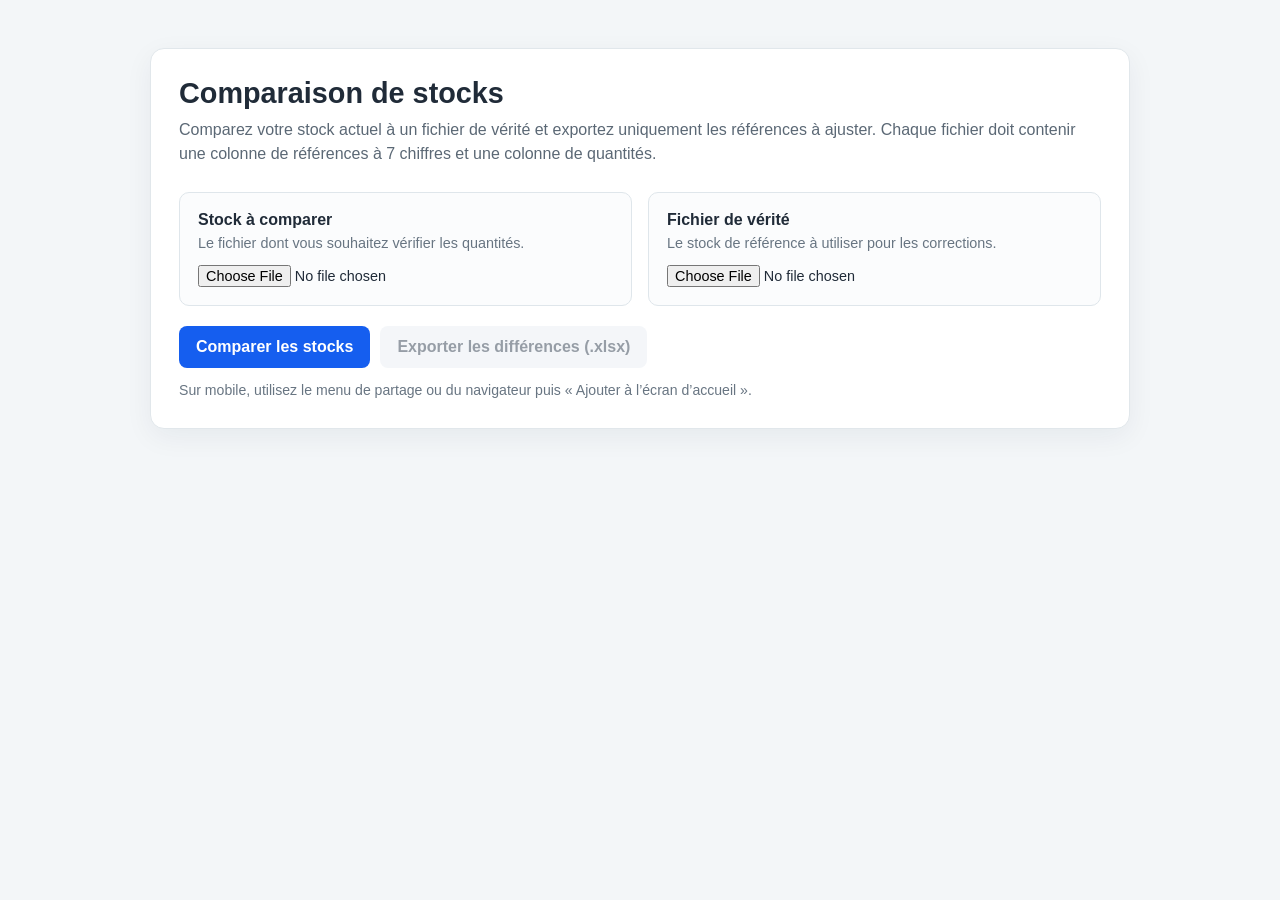
==== index.html @ 81ed8c08 "Add files via upload" ====
<!doctype html>
<html lang="fr">
<head>
  <meta charset="utf-8">
  <meta name="viewport" content="width=device-width, initial-scale=1">
  <meta name="theme-color" content="#155eef">
  <title>Comparaison de stocks</title>
  <link rel="manifest" href="manifest.webmanifest">
  <link rel="icon" href="icon.svg" type="image/svg+xml">
  <link rel="apple-touch-icon" href="apple-touch-icon.png">
  <link rel="stylesheet" href="style.css">
  <script defer src="xlsx.full.min.js"></script>
  <script defer src="app.js"></script>
</head>
<body>
  <main>
    <section class="card" aria-labelledby="title">
      <h1 id="title">Comparaison de stocks</h1>
      <p class="intro">
        Comparez votre stock actuel à un fichier de vérité et exportez uniquement les références à ajuster.
        Chaque fichier doit contenir une colonne de références à 7 chiffres et une colonne de quantités.
      </p>

      <div class="files">
        <div class="file-box">
          <label for="comparisonFile">Stock à comparer</label>
          <p class="hint">Le fichier dont vous souhaitez vérifier les quantités.</p>
          <input id="comparisonFile" type="file" accept=".xlsx,.xls,.csv">
        </div>
        <div class="file-box">
          <label for="truthFile">Fichier de vérité</label>
          <p class="hint">Le stock de référence à utiliser pour les corrections.</p>
          <input id="truthFile" type="file" accept=".xlsx,.xls,.csv">
        </div>
      </div>

      <div class="actions">
        <button id="compareButton" type="button">Comparer les stocks</button>
        <button id="exportButton" class="secondary" type="button" disabled>Exporter les différences (.xlsx)</button>
        <button id="installButton" class="secondary" type="button" hidden>Installer l’application</button>
      </div>

      <p class="install-hint">Sur mobile, utilisez le menu de partage ou du navigateur puis « Ajouter à l’écran d’accueil ».</p>
      <div id="message" role="status" aria-live="polite"></div>
      <section id="results" class="results" aria-labelledby="resultsTitle" hidden>
        <p id="resultsTitle" class="summary"></p>
        <div class="table-wrap">
          <table>
            <thead>
              <tr>
                <th>Référence</th>
                <th>Stock à comparer</th>
                <th>Stock vérité</th>
                <th>Écart (comparé - vérité)</th>
                <th>Ajustement recommandé</th>
                <th>État</th>
              </tr>
            </thead>
            <tbody id="resultsBody"></tbody>
          </table>
        </div>
      </section>
    </section>
  </main>
</body>
</html>
---- style.css ----
:root {
  color-scheme: light;
  font-family: "Segoe UI", Arial, sans-serif;
  color: #202b38;
  background: #f3f6f8;
  font-synthesis: none;
}

* { box-sizing: border-box; }

body { margin: 0; min-width: 320px; }

main {
  width: min(100% - 32px, 980px);
  margin: 48px auto;
}

.card {
  padding: 28px;
  border: 1px solid #e1e7eb;
  border-radius: 14px;
  background: #fff;
  box-shadow: 0 8px 28px rgb(22 42 60 / 6%);
}

h1 { margin: 0; font-size: 1.8rem; }
.intro { margin: 8px 0 26px; color: #5b6875; line-height: 1.5; }

.files {
  display: grid;
  grid-template-columns: repeat(2, minmax(0, 1fr));
  gap: 16px;
}

.file-box {
  padding: 18px;
  border: 1px solid #dfe6eb;
  border-radius: 10px;
  background: #fbfcfd;
}

label { display: block; font-weight: 650; }
.hint { margin: 6px 0 14px; color: #687582; font-size: .9rem; }
input[type="file"] { width: 100%; font-size: .9rem; }

.actions { display: flex; flex-wrap: wrap; gap: 10px; margin-top: 20px; }
button[hidden] { display: none; }
.install-hint { margin: 12px 0 0; color: #687582; font-size: .88rem; line-height: 1.45; }

button {
  min-height: 42px;
  padding: 0 17px;
  border: 0;
  border-radius: 8px;
  background: #155eef;
  color: white;
  font: inherit;
  font-weight: 650;
  cursor: pointer;
}

button.secondary { background: #e9eef4; color: #263547; }
button:disabled { opacity: .48; cursor: not-allowed; }
button:focus-visible, input:focus-visible { outline: 3px solid #99baff; outline-offset: 2px; }

#message {
  display: none;
  margin-top: 18px;
  padding: 12px 14px;
  border-radius: 8px;
  line-height: 1.45;
}

#message.error { display: block; background: #fff0ef; color: #a4261a; }
#message.success { display: block; background: #eaf7ef; color: #17663a; }

.results { margin-top: 26px; }
.results[hidden] { display: none; }
.summary { margin: 0 0 12px; color: #465463; }
.table-wrap { overflow-x: auto; border: 1px solid #e1e7eb; border-radius: 9px; }
table { width: 100%; border-collapse: collapse; white-space: nowrap; }
th, td { padding: 11px 13px; border-bottom: 1px solid #e8edf0; text-align: left; }
th { background: #f7f9fa; color: #4a5967; font-size: .88rem; }
tbody tr:last-child td { border-bottom: 0; }
td.number { text-align: right; font-variant-numeric: tabular-nums; }
.empty { color: #526170; padding: 18px; text-align: center; }

@media (max-width: 640px) {
  main { margin: 20px auto; }
  .card { padding: 20px; }
  .files { grid-template-columns: 1fr; }
  h1 { font-size: 1.5rem; }
}
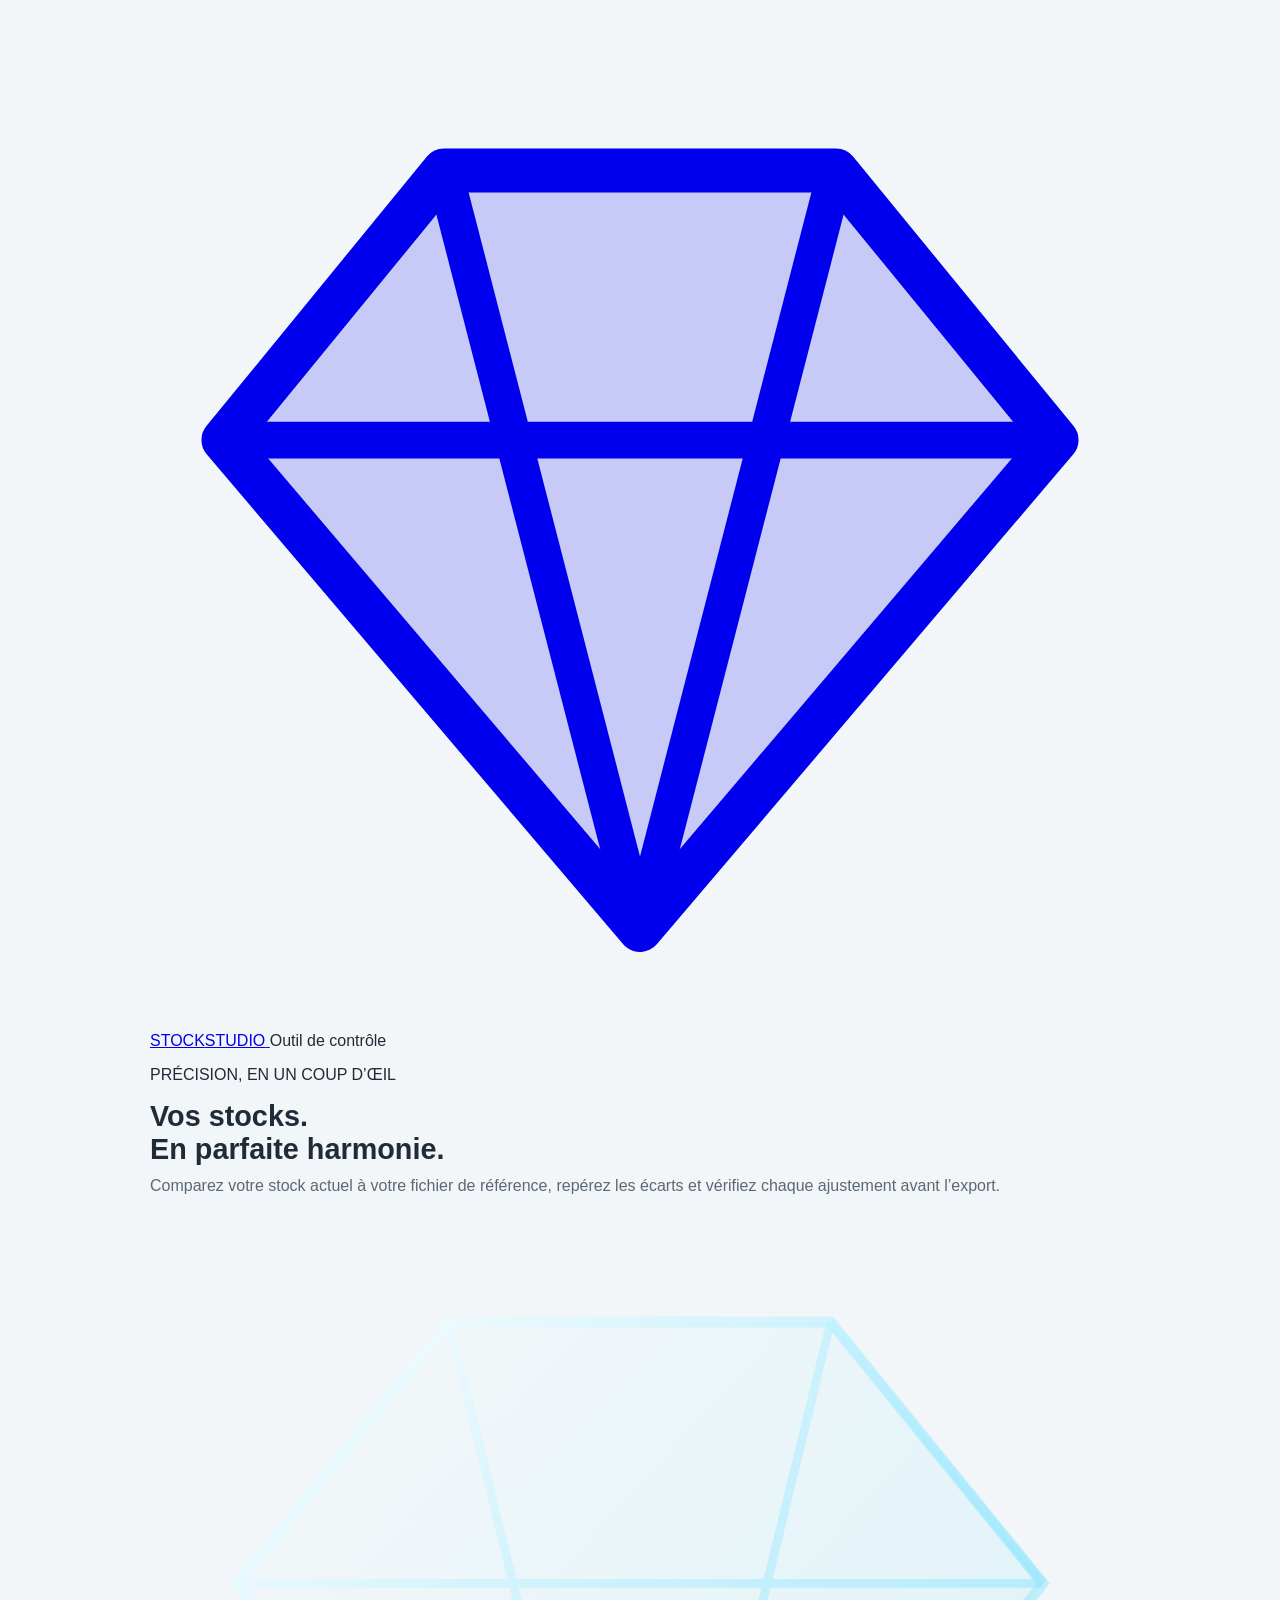
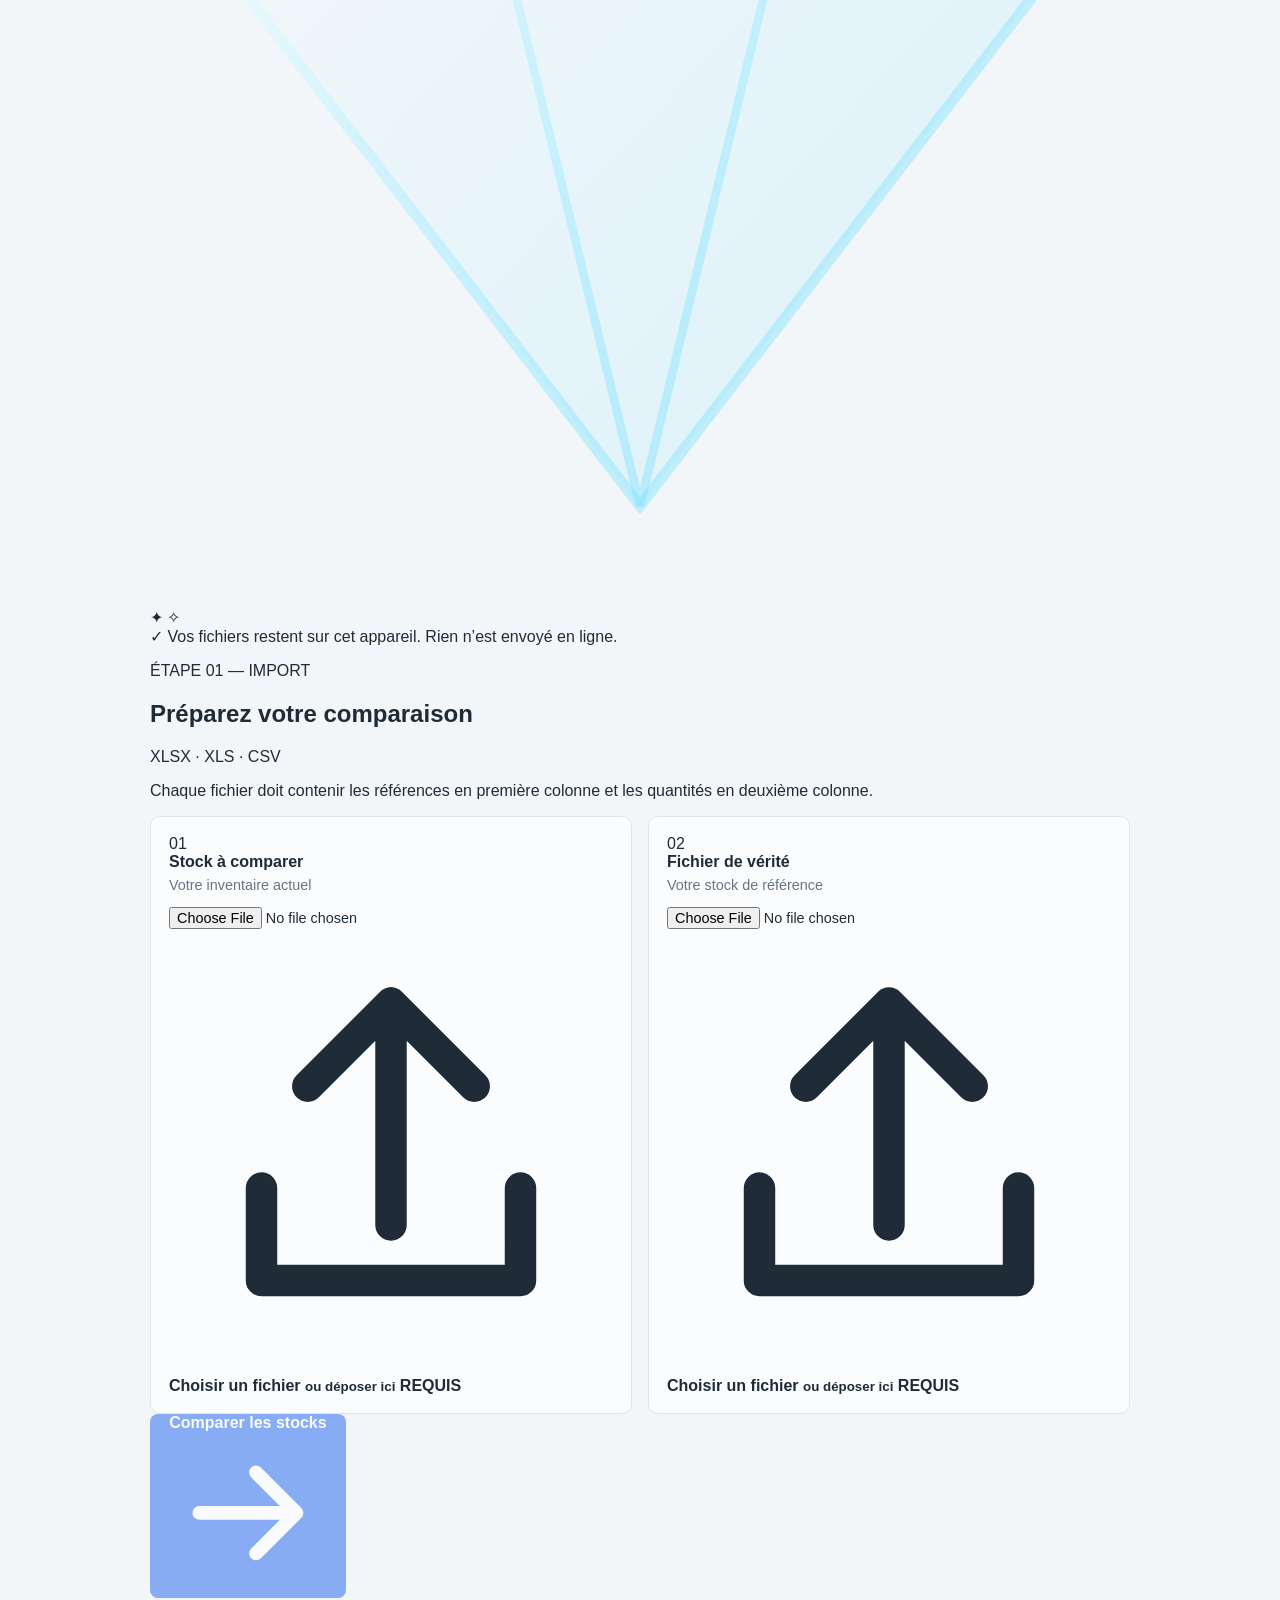
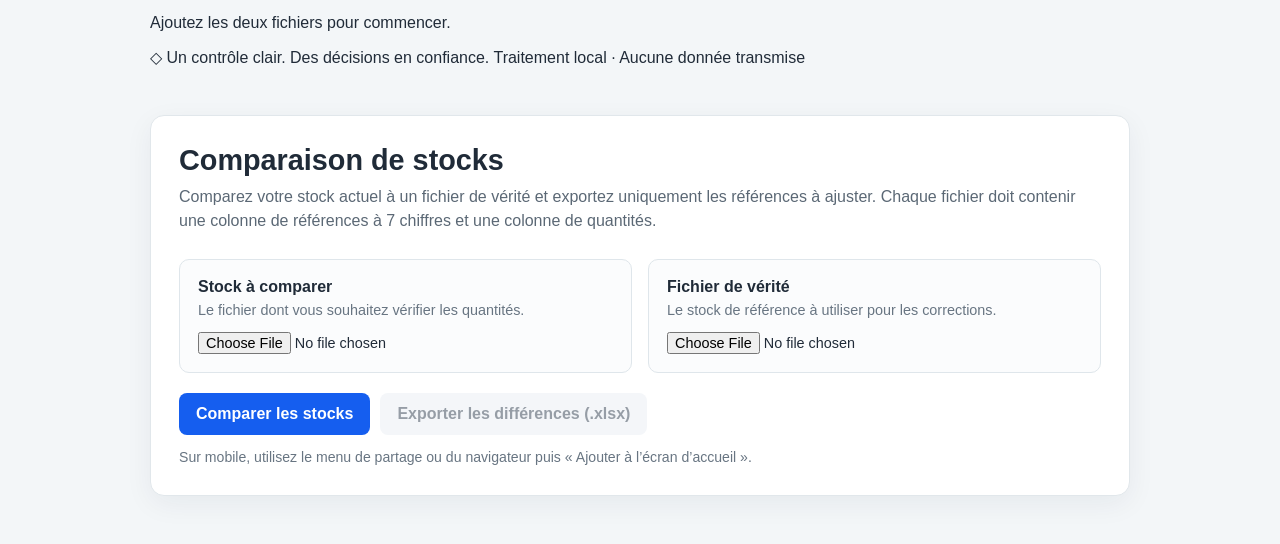
==== commit fe92a24c: "Redesign stock comparison interface Refresh the stock comparison page layout and branded preview wor" ====
--- a/index.html
+++ b/index.html
@@ -1,3 +1,198 @@
+<!doctype html>
+<html lang="fr">
+<head>
+  <meta charset="utf-8">
+  <meta name="viewport" content="width=device-width, initial-scale=1">
+  <meta name="theme-color" content="#101a35">
+  <title>Comparaison de stocks</title>
+  <link rel="manifest" href="manifest.webmanifest">
+  <link rel="icon" href="icon.svg" type="image/svg+xml">
+  <link rel="apple-touch-icon" href="apple-touch-icon.png">
+  <link rel="stylesheet" href="style.css">
+  <script defer src="xlsx.full.min.js"></script>
+  <script defer src="app.js"></script>
+</head>
+<body>
+  <main>
+    <header class="topbar">
+      <a class="brand" href="./" aria-label="Comparaison de stocks, accueil">
+        <span class="brand-mark" aria-hidden="true">
+          <svg viewBox="0 0 40 40" fill="none">
+            <path d="M12 5h16l9 11-17 20L3 16 12 5Z" fill="currentColor" opacity=".18"/>
+            <path d="M12 5h16l9 11-17 20L3 16 12 5Z" stroke="currentColor" stroke-width="1.8" stroke-linejoin="round"/>
+            <path d="m3 16 34 0M12 5l8 31 8-31M12 5l-9 11m25-11 9 11" stroke="currentColor" stroke-width="1.5" stroke-linejoin="round"/>
+          </svg>
+        </span>
+        <span class="brand-name">STOCK<span>STUDIO</span></span>
+      </a>
+      <span class="topbar-tag"><span class="online-dot"></span> Outil de contrôle</span>
+    </header>
+
+
+    <section class="hero" aria-labelledby="title">
+      <div class="hero-copy">
+        <p class="eyebrow"><span class="eyebrow-line"></span> PRÉCISION, EN UN COUP D’ŒIL</p>
+        <h1 id="title">Vos stocks.<br><span>En parfaite harmonie.</span></h1>
+        <p class="intro">
+          Comparez votre stock actuel à votre fichier de référence, repérez les écarts et vérifiez chaque ajustement avant l’export.
+        </p>
+      </div>
+      <div class="hero-art" aria-hidden="true">
+        <span class="orb orb-one"></span>
+        <span class="orb orb-two"></span>
+        <svg class="hero-crystal" viewBox="0 0 180 180" fill="none">
+          <path d="M55 18h70l39 48-74 96L16 66l39-48Z" fill="url(#crystal-fill)" fill-opacity=".16" stroke="url(#crystal-stroke)" stroke-width="2"/>
+          <path d="M16 66h148M55 18l35 144 35-144M55 18 16 66m109-48 39 48" stroke="url(#crystal-stroke)" stroke-width="1.6"/>
+          <defs>
+            <linearGradient id="crystal-fill" x1="20" y1="20" x2="165" y2="155" gradientUnits="userSpaceOnUse"><stop stop-color="#fff"/><stop offset="1" stop-color="#54dcff"/></linearGradient>
+            <linearGradient id="crystal-stroke" x1="24" y1="18" x2="159" y2="150" gradientUnits="userSpaceOnUse"><stop stop-color="#fff" stop-opacity=".85"/><stop offset="1" stop-color="#52d8ff" stop-opacity=".28"/></linearGradient>
+          </defs>
+        </svg>
+        <span class="sparkle sparkle-one">✦</span>
+        <span class="sparkle sparkle-two">✧</span>
+      </div>
+      <div class="hero-foot">
+        <span class="hero-foot-icon" aria-hidden="true">✓</span>
+        <span>Vos fichiers restent sur cet appareil.</span>
+        <span class="hero-foot-divider"></span>
+        <span>Rien n’est envoyé en ligne.</span>
+      </div>
+    </section>
+
+
+    <section class="workspace" aria-labelledby="uploadTitle">
+      <div class="section-heading">
+        <div>
+          <p class="section-kicker">ÉTAPE 01 <span>—</span> IMPORT</p>
+          <h2 id="uploadTitle">Préparez votre comparaison</h2>
+        </div>
+        <span class="file-format">XLSX <i>·</i> XLS <i>·</i> CSV</span>
+      </div>
+      <p class="section-description">Chaque fichier doit contenir les références en première colonne et les quantités en deuxième colonne.</p>
+
+
+      <div class="files">
+        <div class="file-box" data-file-box>
+          <div class="file-heading">
+            <span class="step-number">01</span>
+            <div>
+              <label for="comparisonFile">Stock à comparer</label>
+              <p class="hint">Votre inventaire actuel</p>
+            </div>
+          </div>
+          <label class="file-drop" for="comparisonFile">
+            <input id="comparisonFile" type="file" accept=".xlsx,.xls,.csv">
+            <span class="upload-icon" aria-hidden="true">
+              <svg viewBox="0 0 24 24" fill="none"><path d="M12 16V4m0 0L7.5 8.5M12 4l4.5 4.5M5 14v5h14v-5" stroke="currentColor" stroke-width="1.7" stroke-linecap="round" stroke-linejoin="round"/></svg>
+            </span>
+            <span class="file-copy">
+              <strong class="file-name" data-empty-label>Choisir un fichier</strong>
+              <small class="file-detail">ou déposer ici</small>
+            </span>
+            <span class="file-state" aria-hidden="true">REQUIS</span>
+          </label>
+        </div>
+
+
+        <div class="file-box" data-file-box>
+          <div class="file-heading">
+            <span class="step-number step-two">02</span>
+            <div>
+              <label for="truthFile">Fichier de vérité</label>
+              <p class="hint">Votre stock de référence</p>
+            </div>
+          </div>
+          <label class="file-drop" for="truthFile">
+            <input id="truthFile" type="file" accept=".xlsx,.xls,.csv">
+            <span class="upload-icon" aria-hidden="true">
+              <svg viewBox="0 0 24 24" fill="none"><path d="M12 16V4m0 0L7.5 8.5M12 4l4.5 4.5M5 14v5h14v-5" stroke="currentColor" stroke-width="1.7" stroke-linecap="round" stroke-linejoin="round"/></svg>
+            </span>
+            <span class="file-copy">
+              <strong class="file-name" data-empty-label>Choisir un fichier</strong>
+              <small class="file-detail">ou déposer ici</small>
+            </span>
+            <span class="file-state" aria-hidden="true">REQUIS</span>
+          </label>
+        </div>
+      </div>
+
+
+      <div class="action-row">
+        <button id="compareButton" type="button" disabled>
+          <span>Comparer les stocks</span>
+          <svg viewBox="0 0 20 20" fill="none" aria-hidden="true"><path d="M4 10h12m0 0-5-5m5 5-5 5" stroke="currentColor" stroke-width="1.7" stroke-linecap="round" stroke-linejoin="round"/></svg>
+        </button>
+        <p class="action-hint" id="actionHint">Ajoutez les deux fichiers pour commencer.</p>
+        <button id="installButton" class="install-button" type="button" hidden>Installer l’application</button>
+      </div>
+
+
+      <div id="message" class="message" role="status" aria-live="polite"></div>
+    </section>
+
+
+    <section id="results" class="results" aria-labelledby="resultsTitle" hidden>
+      <div class="results-heading">
+        <div>
+          <p class="section-kicker">ÉTAPE 02 <span>—</span> VÉRIFICATION</p>
+          <h2 id="resultsTitle">Aperçu de vos ajustements</h2>
+          <p class="results-description">Vérifiez les différences ci-dessous avant d’exporter votre fichier.</p>
+        </div>
+        <button id="exportButton" class="export-button" type="button" disabled>
+          <svg viewBox="0 0 20 20" fill="none" aria-hidden="true"><path d="M10 3v9m0 0 3.5-3.5M10 12 6.5 8.5M4 13v3h12v-3" stroke="currentColor" stroke-width="1.6" stroke-linecap="round" stroke-linejoin="round"/></svg>
+          <span>Exporter les ajustements</span>
+        </button>
+      </div>
+      <div class="stats" aria-label="Résumé de la comparaison">
+        <article class="stat-card stat-blue">
+          <span class="stat-label">RÉFÉRENCES VÉRIFIÉES</span>
+          <strong id="checkedCount">—</strong>
+          <span class="stat-note">au total</span>
+        </article>
+        <article class="stat-card stat-amber">
+          <span class="stat-label">ÉCARTS À EXAMINER</span>
+          <strong id="differenceCount">—</strong>
+          <span class="stat-note">référence(s)</span>
+        </article>
+        <article class="stat-card stat-green">
+          <span class="stat-label">RÉSULTAT</span>
+          <strong id="resultStatus">—</strong>
+          <span class="stat-note" id="resultNote">en attente</span>
+        </article>
+      </div>
+      <div class="table-card">
+        <div class="table-topline">
+          <span class="table-title">Détail des différences</span>
+          <span class="preview-tag"><span></span> APERÇU AVANT EXPORT</span>
+        </div>
+        <div class="table-wrap">
+          <table>
+            <thead>
+              <tr>
+                <th>Référence</th>
+                <th>Stock à comparer</th>
+                <th>Stock vérité</th>
+                <th>Écart <span>(comparé − vérité)</span></th>
+                <th>Ajustement recommandé</th>
+                <th>État</th>
+              </tr>
+            </thead>
+            <tbody id="resultsBody"></tbody>
+          </table>
+        </div>
+      </div>
+      <p class="preview-note"><span aria-hidden="true">✦</span> L’export contient uniquement les références avec un écart. Vérifiez les quantités avant de continuer.</p>
+    </section>
+
+
+    <footer class="footer">
+      <span class="footer-mark" aria-hidden="true">◇</span>
+      <span>Un contrôle clair. Des décisions en confiance.</span>
+      <span class="footer-private">Traitement local <span>·</span> Aucune donnée transmise</span>
+    </footer>
+  </main>
+</body>
+</html>
 <!doctype html>
 <html lang="fr">
 <head>
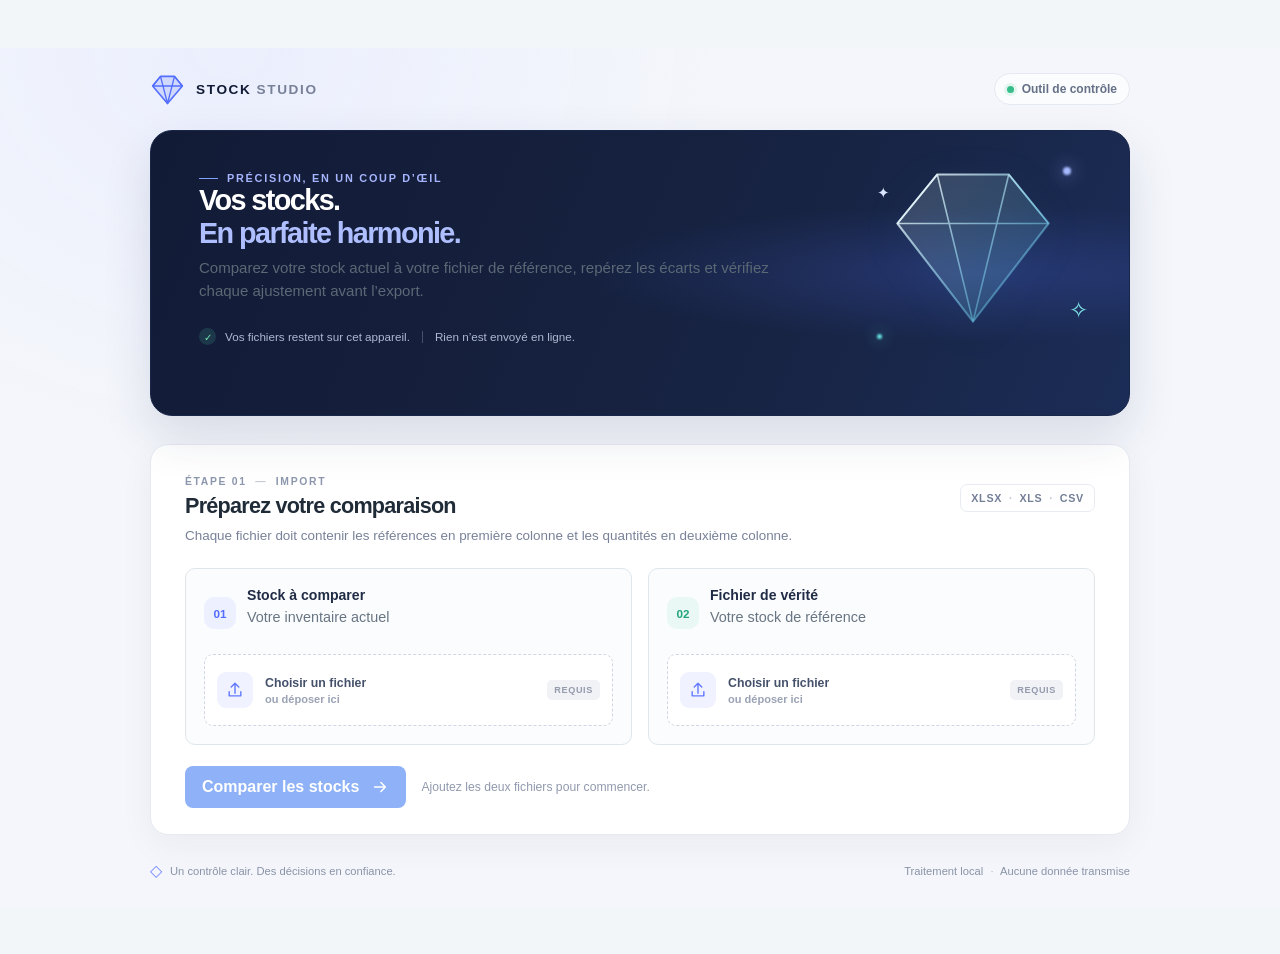
==== commit 27eb719d: "Refactor index.html for improved layout and content Replace the old page with the redesigned compari" ====
--- a/index.html
+++ b/index.html
@@ -193,69 +193,3 @@
   </main>
 </body>
 </html>
-<!doctype html>
-<html lang="fr">
-<head>
-  <meta charset="utf-8">
-  <meta name="viewport" content="width=device-width, initial-scale=1">
-  <meta name="theme-color" content="#155eef">
-  <title>Comparaison de stocks</title>
-  <link rel="manifest" href="manifest.webmanifest">
-  <link rel="icon" href="icon.svg" type="image/svg+xml">
-  <link rel="apple-touch-icon" href="apple-touch-icon.png">
-  <link rel="stylesheet" href="style.css">
-  <script defer src="xlsx.full.min.js"></script>
-  <script defer src="app.js"></script>
-</head>
-<body>
-  <main>
-    <section class="card" aria-labelledby="title">
-      <h1 id="title">Comparaison de stocks</h1>
-      <p class="intro">
-        Comparez votre stock actuel à un fichier de vérité et exportez uniquement les références à ajuster.
-        Chaque fichier doit contenir une colonne de références à 7 chiffres et une colonne de quantités.
-      </p>
-
-      <div class="files">
-        <div class="file-box">
-          <label for="comparisonFile">Stock à comparer</label>
-          <p class="hint">Le fichier dont vous souhaitez vérifier les quantités.</p>
-          <input id="comparisonFile" type="file" accept=".xlsx,.xls,.csv">
-        </div>
-        <div class="file-box">
-          <label for="truthFile">Fichier de vérité</label>
-          <p class="hint">Le stock de référence à utiliser pour les corrections.</p>
-          <input id="truthFile" type="file" accept=".xlsx,.xls,.csv">
-        </div>
-      </div>
-
-      <div class="actions">
-        <button id="compareButton" type="button">Comparer les stocks</button>
-        <button id="exportButton" class="secondary" type="button" disabled>Exporter les différences (.xlsx)</button>
-        <button id="installButton" class="secondary" type="button" hidden>Installer l’application</button>
-      </div>
-
-      <p class="install-hint">Sur mobile, utilisez le menu de partage ou du navigateur puis « Ajouter à l’écran d’accueil ».</p>
-      <div id="message" role="status" aria-live="polite"></div>
-      <section id="results" class="results" aria-labelledby="resultsTitle" hidden>
-        <p id="resultsTitle" class="summary"></p>
-        <div class="table-wrap">
-          <table>
-            <thead>
-              <tr>
-                <th>Référence</th>
-                <th>Stock à comparer</th>
-                <th>Stock vérité</th>
-                <th>Écart (comparé - vérité)</th>
-                <th>Ajustement recommandé</th>
-                <th>État</th>
-              </tr>
-            </thead>
-            <tbody id="resultsBody"></tbody>
-          </table>
-        </div>
-      </section>
-    </section>
-  </main>
-</body>
-</html>
--- a/style.css
+++ b/style.css
@@ -1,3 +1,367 @@
+:root {
+  color-scheme: light;
+  font-family: "DM Sans", "Segoe UI", Arial, sans-serif;
+  color: #17213a;
+  background: #f4f6fb;
+  font-synthesis: none;
+  --navy: #101a35;
+  --blue: #536dfe;
+  --muted: #788198;
+  --border: #e6e9f1;
+}
+
+* { box-sizing: border-box; }
+
+body {
+  margin: 0;
+  min-width: 320px;
+  background:
+    radial-gradient(ellipse at 18% 0%, rgb(227 233 255 / 54%), transparent 31rem),
+    #f4f6fb;
+}
+
+button, input { font: inherit; }
+button[hidden] { display: none; }
+
+main {
+  width: min(100% - 48px, 1120px);
+  margin: 0 auto;
+}
+
+.topbar {
+  height: 82px;
+  display: flex;
+  align-items: center;
+  justify-content: space-between;
+}
+
+.brand {
+  display: inline-flex;
+  align-items: center;
+  gap: 11px;
+  color: var(--navy);
+  text-decoration: none;
+}
+
+.brand-mark { width: 35px; height: 35px; color: #536dfe; }
+.brand-mark svg { display: block; width: 100%; height: 100%; }
+.brand-name { font: 800 .85rem "Segoe UI", Arial, sans-serif; letter-spacing: .12em; }
+.brand-name span { margin-left: 5px; color: #788198; font-weight: 600; }
+
+.topbar-tag {
+  display: inline-flex;
+  align-items: center;
+  gap: 8px;
+  padding: 8px 12px;
+  border: 1px solid #e4e9f2;
+  border-radius: 999px;
+  background: rgb(255 255 255 / 66%);
+  color: #657087;
+  font-size: .75rem;
+  font-weight: 600;
+}
+
+.online-dot, .preview-tag span {
+  width: 7px;
+  height: 7px;
+  border-radius: 50%;
+  background: #36bd8a;
+  box-shadow: 0 0 0 3px rgb(54 189 138 / 13%);
+}
+
+.hero {
+  position: relative;
+  min-height: 286px;
+  overflow: hidden;
+  padding: 41px 48px 23px;
+  border: 1px solid #18264a;
+  border-radius: 22px;
+  background:
+    radial-gradient(ellipse at 85% 50%, rgb(78 104 231 / 24%), transparent 34%),
+    linear-gradient(113deg, #121b36 2%, #172342 62%, #1b2c56 100%);
+  color: #fff;
+  box-shadow: 0 20px 48px rgb(29 44 87 / 13%);
+}
+
+.hero-copy { position: relative; z-index: 1; max-width: 650px; }
+.eyebrow, .section-kicker {
+  margin: 0;
+  color: #a7b5ff;
+  font-size: .68rem;
+  font-weight: 700;
+  letter-spacing: .16em;
+}
+
+.eyebrow { display: flex; align-items: center; gap: 9px; }
+.eyebrow-line { width: 19px; height: 1px; background: #81a0ff; }
+
+h1 {
+  margin: 15px 0 10px;
+  font: 700 clamp(2rem, 4vw, 2.85rem)/1.13 "Manrope", "Segoe UI", sans-serif;
+  letter-spacing: -.055em;
+}
+
+h1 span { color: #aebeff; }
+.intro { max-width: 590px; margin: 0; color: #b7c1d9; font-size: .94rem; line-height: 1.65; }
+
+.hero-art {
+  position: absolute;
+  top: 7px;
+  right: 35px;
+  width: 235px;
+  height: 225px;
+}
+
+.hero-crystal { position: absolute; inset: 18px 22px 4px; width: 184px; height: 184px; filter: drop-shadow(0 10px 24px rgb(84 216 255 / 14%)); }
+.orb { position: absolute; border-radius: 50%; filter: blur(1px); }
+.orb-one { top: 29px; right: 23px; width: 8px; height: 8px; background: #a7baff; box-shadow: 0 0 18px #8ca4ff; }
+.orb-two { bottom: 24px; left: 18px; width: 5px; height: 5px; background: #68e3e1; box-shadow: 0 0 15px #68e3e1; }
+.sparkle { position: absolute; color: #dce5ff; }
+.sparkle-one { top: 46px; left: 18px; font-size: 15px; }
+.sparkle-two { right: 6px; bottom: 39px; color: #7ee4e9; font-size: 23px; }
+
+.hero-foot {
+  position: relative;
+  z-index: 1;
+  display: flex;
+  align-items: center;
+  gap: 9px;
+  margin-top: 21px;
+  color: #aeb9d2;
+  font-size: .73rem;
+}
+
+.hero-foot-icon {
+  display: grid;
+  width: 17px;
+  height: 17px;
+  place-items: center;
+  border-radius: 50%;
+  background: rgb(80 208 165 / 15%);
+  color: #73e5b3;
+  font-size: .65rem;
+  font-weight: 700;
+}
+
+.hero-foot-divider { width: 1px; height: 12px; margin: 0 3px; background: #47516c; }
+
+.workspace {
+  margin-top: 28px;
+  padding: 31px 34px 26px;
+  border: 1px solid var(--border);
+  border-radius: 18px;
+  background: #fff;
+  box-shadow: 0 10px 34px rgb(35 48 85 / 5%);
+}
+
+.section-heading, .results-heading {
+  display: flex;
+  align-items: center;
+  justify-content: space-between;
+  gap: 20px;
+}
+
+.section-kicker { color: #8c96ad; font-size: .65rem; }
+.section-kicker span { padding: 0 4px; color: #c2c9d7; }
+h2 { margin: 6px 0 0; font: 700 1.35rem "Manrope", "Segoe UI", sans-serif; letter-spacing: -.035em; }
+.section-description { margin: 7px 0 22px; color: var(--muted); font-size: .84rem; line-height: 1.5; }
+
+.file-format {
+  padding: 7px 10px;
+  border: 1px solid #e9ebf2;
+  border-radius: 7px;
+  color: #737e96;
+  font-size: .67rem;
+  font-weight: 700;
+  letter-spacing: .07em;
+  white-space: nowrap;
+}
+
+.file-format i { padding: 0 3px; color: #bbc2d1; font-style: normal; }
+.files { display: grid; grid-template-columns: repeat(2, minmax(0, 1fr)); gap: 15px; }
+
+.file-box {
+  padding: 17px;
+  border: 1px solid #e6e9f2;
+  border-radius: 12px;
+  background: #fcfcfe;
+  transition: border-color .2s ease, box-shadow .2s ease, transform .2s ease;
+}
+
+.file-box.is-dragging { transform: translateY(-2px); border-color: #7185ff; box-shadow: 0 0 0 3px rgb(83 109 254 / 10%); }
+.file-heading { display: flex; align-items: center; gap: 11px; margin-bottom: 15px; }
+.step-number { display: grid; width: 32px; height: 32px; place-items: center; border-radius: 10px; background: #edf0ff; color: #536dfe; font: 700 .73rem "Manrope", sans-serif; }
+.step-two { background: #eaf8f5; color: #20a67b; }
+.file-heading label { color: #202b45; font-weight: 700; font-size: .88rem; cursor: pointer; }
+.hint { margin: 3px 0 0; color: #939bb0; font-size: .75rem; }
+
+.file-drop {
+  position: relative;
+  display: flex;
+  min-height: 72px;
+  align-items: center;
+  gap: 12px;
+  padding: 11px 12px;
+  overflow: hidden;
+  border: 1px dashed #cfd5e4;
+  border-radius: 9px;
+  background: #fff;
+  cursor: pointer;
+  transition: border-color .18s ease, background .18s ease;
+}
+
+.file-drop:hover, .file-drop:focus-within { border-color: #7185ff; background: #fafbff; }
+.file-drop.has-file { border-style: solid; border-color: #a8e1d0; background: #f8fdfb; }
+.file-drop input { position: absolute; inset: 0; width: 100%; height: 100%; opacity: 0; cursor: pointer; }
+.file-drop input:focus-visible { outline: 3px solid #9aabff; outline-offset: -3px; }
+.upload-icon { display: grid; width: 36px; height: 36px; flex: 0 0 36px; place-items: center; border-radius: 9px; background: #f0f2ff; color: #637aff; }
+.upload-icon svg { width: 20px; height: 20px; }
+.file-copy { display: grid; min-width: 0; gap: 3px; }
+.file-name { overflow: hidden; color: #45516a; font-size: .77rem; font-weight: 600; text-overflow: ellipsis; white-space: nowrap; }
+.file-detail { color: #9aa2b4; font-size: .69rem; }
+.file-state { margin-left: auto; padding: 5px 7px; border-radius: 5px; background: #f1f2f6; color: #949bad; font-size: .57rem; font-weight: 700; letter-spacing: .07em; white-space: nowrap; }
+.has-file .file-state { background: #e5f7f0; color: #1d9b71; }
+
+.action-row { display: flex; align-items: center; gap: 15px; margin-top: 21px; }
+button {
+  display: inline-flex;
+  min-height: 46px;
+  align-items: center;
+  justify-content: center;
+  gap: 12px;
+  padding: 0 18px;
+  border: 0;
+  border-radius: 9px;
+  background: linear-gradient(115deg, #526dff, #6674f6);
+  color: white;
+  font-size: .83rem;
+  font-weight: 700;
+  cursor: pointer;
+  box-shadow: 0 5px 12px rgb(83 109 254 / 18%);
+  transition: transform .18s ease, box-shadow .18s ease, opacity .18s ease;
+}
+
+button svg { width: 18px; height: 18px; }
+button:hover:not(:disabled) { transform: translateY(-1px); box-shadow: 0 8px 18px rgb(83 109 254 / 23%); }
+button:disabled { opacity: .43; cursor: not-allowed; box-shadow: none; }
+button:focus-visible, .brand:focus-visible { outline: 3px solid #9aabff; outline-offset: 3px; }
+.action-hint { margin: 0; color: #9099ad; font-size: .76rem; }
+.install-button { min-height: 38px; margin-left: auto; padding: 0 13px; background: #edf0ff; color: #4e61d8; font-size: .75rem; box-shadow: none; }
+
+.message {
+  display: none;
+  align-items: flex-start;
+  gap: 9px;
+  margin-top: 16px;
+  padding: 12px 14px;
+  border: 1px solid transparent;
+  border-radius: 9px;
+  font-size: .81rem;
+  line-height: 1.5;
+}
+
+.message.visible { display: flex; }
+.message.success { border-color: #d2f0e2; background: #f0fbf6; color: #257653; }
+.message.error { border-color: #f5d6d3; background: #fff6f5; color: #a8463d; }
+.message.loading { border-color: #e0e5ff; background: #f4f5ff; color: #5061c8; }
+.message-icon { display: grid; width: 18px; height: 18px; flex: 0 0 18px; place-items: center; margin-top: 1px; border-radius: 50%; background: #2a9c70; color: #fff; font-size: .67rem; font-weight: 700; }
+.message.error .message-icon { background: #c15850; }
+.message.loading .message-icon { background: #5b70e8; animation: pulse .8s ease-in-out infinite alternate; }
+@keyframes pulse { to { opacity: .48; } }
+
+.results { margin: 33px 0 0; }
+.results[hidden] { display: none; }
+.results-heading { align-items: flex-end; margin-bottom: 20px; }
+.results-description { margin: 6px 0 0; color: var(--muted); font-size: .82rem; }
+.export-button { min-height: 42px; background: #152341; font-size: .77rem; box-shadow: 0 5px 13px rgb(21 35 65 / 14%); }
+.export-button:hover:not(:disabled) { box-shadow: 0 8px 18px rgb(21 35 65 / 22%); }
+
+.stats { display: grid; grid-template-columns: repeat(3, minmax(0, 1fr)); gap: 13px; margin-bottom: 15px; }
+.stat-card { position: relative; min-height: 115px; padding: 17px 18px; overflow: hidden; border: 1px solid var(--border); border-radius: 12px; background: #fff; }
+.stat-card::after { position: absolute; top: -25px; right: -20px; width: 83px; height: 83px; border-radius: 50%; content: ""; opacity: .52; }
+.stat-blue::after { background: #edf0ff; }
+.stat-amber::after { background: #fff3dc; }
+.stat-green::after { background: #e7f8f0; }
+.stat-label { display: block; color: #8992a7; font-size: .61rem; font-weight: 700; letter-spacing: .09em; }
+.stat-card strong { display: inline-block; margin-top: 11px; color: #28334f; font: 700 1.7rem "Manrope", sans-serif; letter-spacing: -.05em; }
+.stat-amber strong { color: #d78a1f; }
+.stat-green strong { color: #1d9b71; font-size: 1.22rem; letter-spacing: -.03em; }
+.stat-note { margin-left: 6px; color: #9aa2b4; font-size: .7rem; }
+
+.table-card { overflow: hidden; border: 1px solid var(--border); border-radius: 12px; background: #fff; }
+.table-topline { display: flex; min-height: 53px; align-items: center; justify-content: space-between; gap: 10px; padding: 0 17px; border-bottom: 1px solid #eceef4; }
+.table-title { color: #2c3750; font-size: .79rem; font-weight: 700; }
+.preview-tag { display: inline-flex; align-items: center; gap: 7px; color: #748099; font-size: .58rem; font-weight: 700; letter-spacing: .08em; }
+.preview-tag span { width: 6px; height: 6px; }
+.table-wrap { overflow-x: auto; }
+table { width: 100%; border-collapse: collapse; white-space: nowrap; }
+th, td { padding: 13px 15px; border-bottom: 1px solid #eef0f5; text-align: left; }
+th { background: #fafbfe; color: #7c869c; font-size: .65rem; font-weight: 700; }
+th span { color: #a2aabd; font-weight: 500; }
+td { color: #45516a; font-size: .76rem; }
+tbody tr:last-child td { border-bottom: 0; }
+tbody tr:hover:not(.empty-row) { background: #fafbff; }
+td.number { text-align: right; font-variant-numeric: tabular-nums; }
+td:first-child { color: #263450; font-weight: 700; }
+.status-pill { display: inline-block; padding: 5px 8px; border-radius: 999px; background: #fff5e5; color: #a86e17; font-size: .65rem; font-weight: 600; }
+.empty-row td { padding: 29px 18px; background: #fbfdfc; color: #257653; text-align: center; }
+.preview-note { display: flex; align-items: center; gap: 7px; margin: 12px 0 0; color: #858ea2; font-size: .73rem; }
+.preview-note span { color: #637aff; font-size: .95rem; }
+
+.footer { display: flex; min-height: 71px; align-items: center; gap: 8px; color: #8a93a7; font-size: .7rem; }
+.footer-mark { color: #7588ff; font-size: 1rem; }
+.footer-private { margin-left: auto; }
+.footer-private span { padding: 0 4px; color: #b2b9c8; }
+
+@media (max-width: 760px) {
+  main { width: min(100% - 32px, 620px); }
+  .hero { min-height: 300px; padding: 34px 30px 21px; }
+  .hero-art { right: -33px; opacity: .55; }
+  .hero-copy { max-width: 490px; }
+  .intro { max-width: 450px; }
+  .workspace { padding: 25px 22px 22px; }
+  .stats { gap: 9px; }
+  .stat-card { padding: 15px 12px; }
+  .stat-label { font-size: .55rem; }
+}
+
+@media (max-width: 560px) {
+  main { width: min(100% - 24px, 460px); }
+  .topbar { height: 68px; }
+  .brand-name { font-size: .73rem; }
+  .topbar-tag { padding: 7px 9px; font-size: .67rem; }
+  .hero { min-height: 315px; padding: 30px 22px 20px; border-radius: 17px; }
+  .hero-art { top: 59px; right: -86px; opacity: .28; }
+  h1 { max-width: 390px; font-size: 2rem; }
+  .intro { max-width: 390px; font-size: .85rem; }
+  .hero-foot { flex-wrap: wrap; gap: 7px; margin-top: 23px; font-size: .65rem; }
+  .workspace { margin-top: 17px; padding: 22px 16px 19px; border-radius: 14px; }
+  .section-heading { align-items: flex-start; }
+  h2 { font-size: 1.13rem; }
+  .section-description { font-size: .78rem; }
+  .file-format { padding: 6px 7px; font-size: .56rem; }
+  .files { grid-template-columns: 1fr; gap: 11px; }
+  .file-box { padding: 14px; }
+  .action-row { flex-wrap: wrap; gap: 11px; }
+  .action-row > button:first-child { width: 100%; }
+  .action-hint { width: 100%; text-align: center; }
+  .install-button { margin-left: 0; }
+  .results { margin-top: 26px; }
+  .results-heading { align-items: flex-start; flex-direction: column; gap: 13px; }
+  .export-button { width: 100%; }
+  .stats { grid-template-columns: 1fr 1fr; }
+  .stat-card { min-height: 102px; padding: 14px 12px; }
+  .stat-green { grid-column: 1 / -1; min-height: 84px; }
+  .stat-green strong { margin-top: 8px; }
+  .table-topline { padding: 0 12px; }
+  th, td { padding: 11px 12px; }
+  .footer { flex-wrap: wrap; padding: 17px 0; line-height: 1.4; }
+  .footer-private { width: 100%; margin-left: 20px; }
+}
+
+@media (prefers-reduced-motion: reduce) {
+  *, *::before, *::after { scroll-behavior: auto !important; transition-duration: .01ms !important; }
+}
 :root {
   color-scheme: light;
   font-family: "Segoe UI", Arial, sans-serif;
